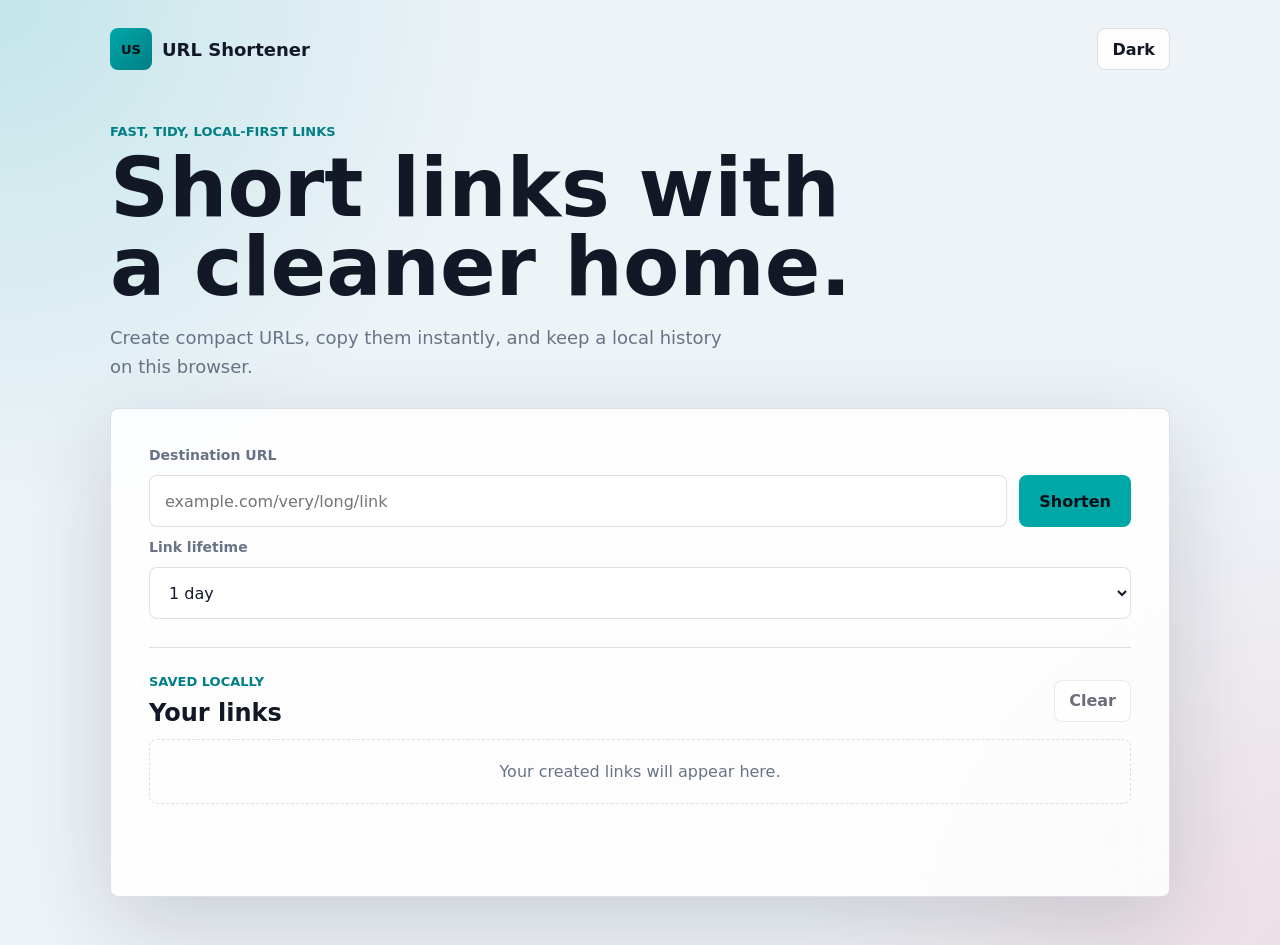
==== frontend/index.html @ 43248bce "Added frontend, modified routes.py" ====
<!DOCTYPE html>
<html lang="en">

<head>
  <meta charset="UTF-8">
  <meta name="viewport" content="width=device-width, initial-scale=1.0">
  <title>URL Shortener</title>
  <link rel="stylesheet" href="styles.css">
</head>

<body>
  <main class="shell">
    <section class="hero">
      <header class="topbar">
        <a class="brand" href="index.html" aria-label="URL Shortener home">
          <span class="brand-mark">US</span>
          <span>URL Shortener</span>
        </a>

        <button class="theme-toggle" id="theme-toggle" type="button" aria-label="Toggle color mode">
          <span id="theme-label">Dark</span>
        </button>
      </header>

      <div class="intro">
        <p class="eyebrow">Fast, tidy, local-first links</p>
        <h1>Short links with a cleaner home.</h1>
        <p class="intro-copy">Create compact URLs, copy them instantly, and keep a local history on this browser.</p>
      </div>
    </section>

    <section class="workspace">
      <form id="shorten-form" class="creator">
        <label for="long-url">Destination URL</label>
        <div class="input-row">
          <input id="long-url" name="url" type="text" inputmode="url" placeholder="example.com/very/long/link" required>
          <button type="submit" id="submit-button">Shorten</button>
        </div>

        <label for="duration">Link lifetime</label>
        <select id="duration" name="duration">
          <option value="3600">1 hour</option>
          <option value="86400" selected>1 day</option>
          <option value="604800">7 days</option>
          <option value="2592000">30 days</option>
          <option value="31536000">1 year</option>
        </select>
      </form>

      <section id="result" class="result" hidden>
        <span>New short link</span>
        <div class="result-row">
          <a id="short-url" href="#" target="_blank" rel="noreferrer"></a>
          <button type="button" id="copy-button">Copy</button>
        </div>
      </section>

      <section class="history">
        <div class="section-head">
          <div>
            <p class="eyebrow">Saved locally</p>
            <h2>Your links</h2>
          </div>
          <button type="button" class="ghost-button" id="clear-history">Clear</button>
        </div>

        <div id="empty-state" class="empty-state">
          Your created links will appear here.
        </div>

        <ul id="link-list" class="link-list" aria-label="Created short links"></ul>
      </section>

      <p id="message" class="message" role="status" aria-live="polite"></p>
    </section>
  </main>

  <script src="script.js"></script>
</body>

</html>
---- frontend/styles.css ----
:root {
  --bg: #eef3f8;
  --panel: rgba(255, 255, 255, 0.84);
  --panel-strong: #ffffff;
  --text: #121826;
  --muted: #687386;
  --line: rgba(104, 115, 134, 0.22);
  --accent: #00a7a7;
  --accent-strong: #007f86;
  --danger: #e14b5a;
  --success: #12866f;
  --shadow: 0 28px 90px rgba(18, 24, 38, 0.16);
}

[data-theme="dark"] {
  --bg: #0e1118;
  --panel: rgba(23, 28, 39, 0.86);
  --panel-strong: #171c27;
  --text: #f4f7fb;
  --muted: #a8b3c4;
  --line: rgba(168, 179, 196, 0.22);
  --accent: #2dd4bf;
  --accent-strong: #5eead4;
  --danger: #fb7185;
  --success: #4ade80;
  --shadow: 0 32px 100px rgba(0, 0, 0, 0.38);
}

* {
  box-sizing: border-box;
}

body {
  margin: 0;
  min-height: 100vh;
  font-family: Inter, ui-sans-serif, system-ui, -apple-system, BlinkMacSystemFont, "Segoe UI", sans-serif;
  color: var(--text);
  background:
    radial-gradient(circle at top left, rgba(0, 167, 167, 0.18), transparent 32rem),
    radial-gradient(circle at bottom right, rgba(225, 75, 90, 0.12), transparent 30rem),
    var(--bg);
}

button,
input,
select {
  font: inherit;
}

button,
a {
  -webkit-tap-highlight-color: transparent;
}

.shell {
  width: min(1060px, calc(100% - 32px));
  min-height: 100vh;
  margin: 0 auto;
  padding: 28px 0 48px;
}

.hero {
  min-height: 280px;
  display: grid;
  align-content: space-between;
}

.topbar,
.section-head,
.brand,
.result-row,
.input-row {
  display: flex;
  align-items: center;
}

.topbar,
.section-head {
  justify-content: space-between;
  gap: 16px;
}

.brand {
  gap: 10px;
  color: var(--text);
  font-size: 18px;
  font-weight: 800;
  text-decoration: none;
}

.brand-mark {
  width: 42px;
  height: 42px;
  display: grid;
  place-items: center;
  border-radius: 8px;
  background: linear-gradient(135deg, var(--accent), var(--accent-strong));
  color: #071016;
  font-size: 13px;
  font-weight: 900;
}

.theme-toggle,
.ghost-button {
  min-height: 42px;
  border: 1px solid var(--line);
  border-radius: 8px;
  background: var(--panel);
  color: var(--text);
  padding: 0 14px;
  cursor: pointer;
}

.intro {
  max-width: 760px;
  padding: 54px 0 26px;
}

.eyebrow {
  margin: 0 0 10px;
  color: var(--accent-strong);
  font-size: 13px;
  font-weight: 900;
  letter-spacing: 0;
  text-transform: uppercase;
}

h1,
h2,
p {
  margin: 0;
}

h1 {
  max-width: 760px;
  font-size: clamp(42px, 7vw, 82px);
  line-height: 0.96;
  letter-spacing: 0;
}

h2 {
  font-size: 24px;
  letter-spacing: 0;
}

.intro-copy {
  max-width: 620px;
  margin-top: 18px;
  color: var(--muted);
  font-size: 18px;
  line-height: 1.6;
}

.workspace,
.not-found-card {
  border: 1px solid var(--line);
  border-radius: 8px;
  background: var(--panel);
  box-shadow: var(--shadow);
  backdrop-filter: blur(22px);
}

.workspace {
  padding: clamp(20px, 4vw, 38px);
}

.creator,
.history {
  display: grid;
  gap: 12px;
}

.creator label {
  color: var(--muted);
  font-size: 14px;
  font-weight: 800;
}

.input-row,
.result-row {
  gap: 12px;
}

.input-row input,
.result-row a {
  flex: 1;
  min-width: 0;
}

input,
select,
.result-row a {
  min-height: 52px;
  width: 100%;
  border: 1px solid var(--line);
  border-radius: 8px;
  background: var(--panel-strong);
  color: var(--text);
  outline: none;
  padding: 0 15px;
}

input:focus,
select:focus {
  border-color: var(--accent);
  box-shadow: 0 0 0 4px rgba(45, 212, 191, 0.18);
}

button,
.home-link {
  min-height: 52px;
  border: 0;
  border-radius: 8px;
  background: var(--accent);
  color: #071016;
  font-weight: 900;
  padding: 0 20px;
  cursor: pointer;
  text-decoration: none;
}

button:hover,
.home-link:hover {
  background: var(--accent-strong);
}

button:disabled {
  cursor: not-allowed;
  opacity: 0.62;
}

.result,
.history {
  margin-top: 28px;
  padding-top: 26px;
  border-top: 1px solid var(--line);
}

.result {
  display: grid;
  gap: 10px;
}

.result[hidden] {
  display: none;
}

.result span {
  color: var(--muted);
  font-size: 14px;
  font-weight: 800;
}

.result-row a {
  display: flex;
  align-items: center;
  color: var(--accent-strong);
  overflow-wrap: anywhere;
  text-decoration: none;
}

.link-list {
  display: grid;
  gap: 10px;
  margin: 0;
  padding: 0;
  list-style: none;
}

.link-card {
  display: grid;
  gap: 10px;
  border: 1px solid var(--line);
  border-radius: 8px;
  background: var(--panel-strong);
  padding: 14px;
}

.link-card a {
  color: var(--accent-strong);
  font-weight: 800;
  overflow-wrap: anywhere;
  text-decoration: none;
}

.link-meta {
  display: flex;
  flex-wrap: wrap;
  gap: 8px 14px;
  color: var(--muted);
  font-size: 13px;
}

.link-actions {
  display: flex;
  flex-wrap: wrap;
  gap: 8px;
}

.small-button {
  min-height: 38px;
  padding: 0 12px;
}

.danger-button {
  background: var(--danger);
  color: #fff;
}

.empty-state {
  border: 1px dashed var(--line);
  border-radius: 8px;
  color: var(--muted);
  padding: 22px;
  text-align: center;
}

.message {
  min-height: 24px;
  margin: 18px 0 0;
  color: var(--muted);
  font-weight: 800;
}

.message.success {
  color: var(--success);
}

.message.error {
  color: var(--danger);
}

.not-found-page {
  width: min(720px, calc(100% - 32px));
  min-height: 100vh;
  margin: 0 auto;
  display: grid;
  place-items: center;
}

.not-found-card {
  width: 100%;
  display: grid;
  gap: 34px;
  padding: clamp(26px, 5vw, 46px);
}

.home-link {
  display: inline-flex;
  align-items: center;
  justify-content: center;
  width: fit-content;
}

@media (max-width: 720px) {

  .topbar,
  .section-head {
    align-items: flex-start;
  }

  .input-row,
  .result-row {
    flex-direction: column;
    align-items: stretch;
  }

  button,
  .home-link {
    width: 100%;
  }
}
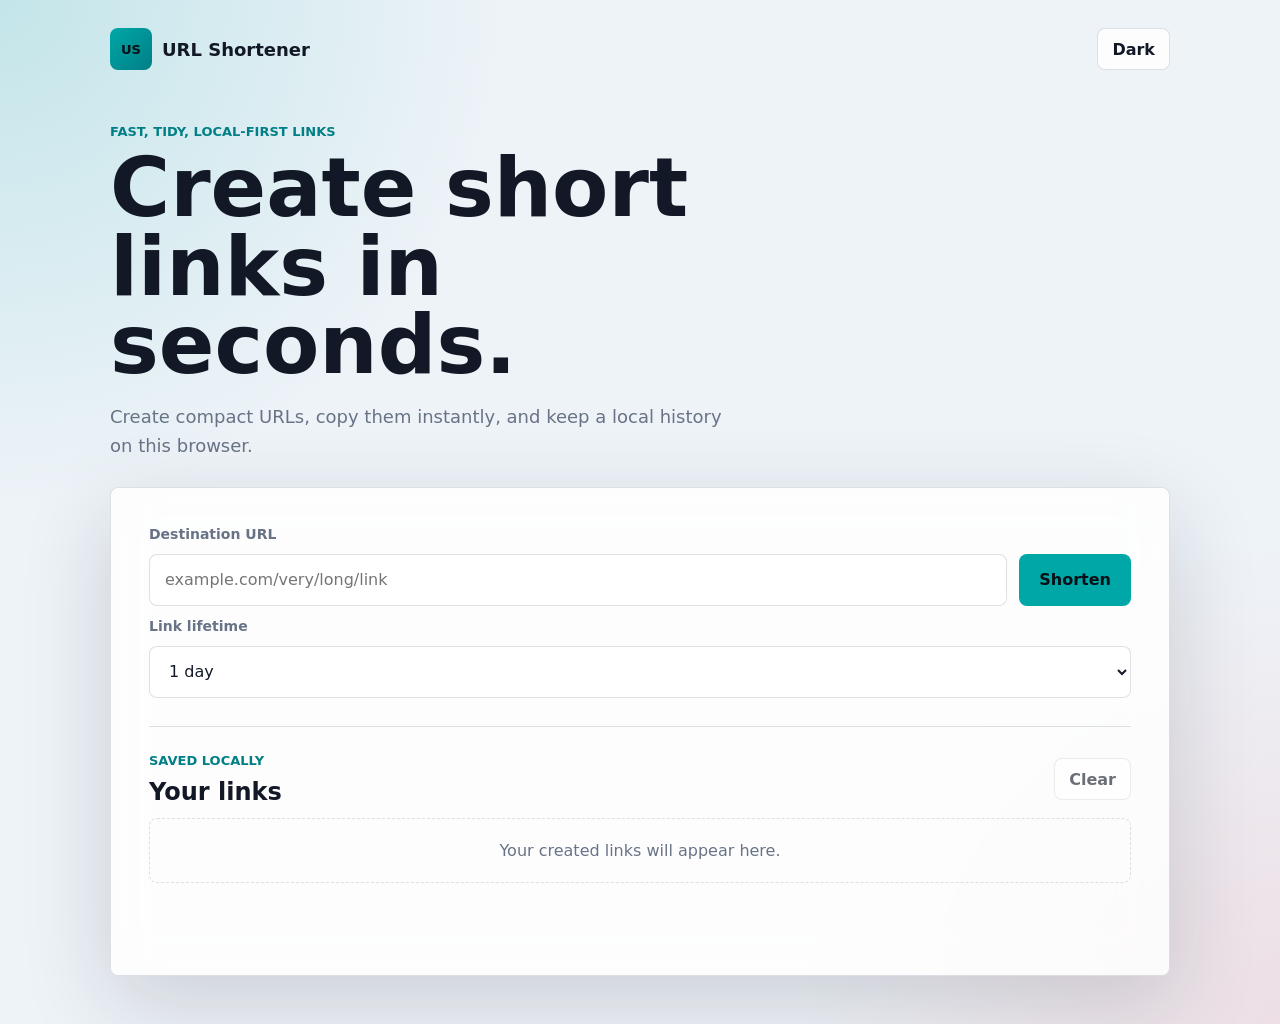
==== commit 9e001bc4: "update readme and hero section text" ====
--- a/frontend/index.html
+++ b/frontend/index.html
@@ -24,7 +24,7 @@
 
       <div class="intro">
         <p class="eyebrow">Fast, tidy, local-first links</p>
-        <h1>Short links with a cleaner home.</h1>
+        <h1>Create short links in seconds.</h1>
         <p class="intro-copy">Create compact URLs, copy them instantly, and keep a local history on this browser.</p>
       </div>
     </section>
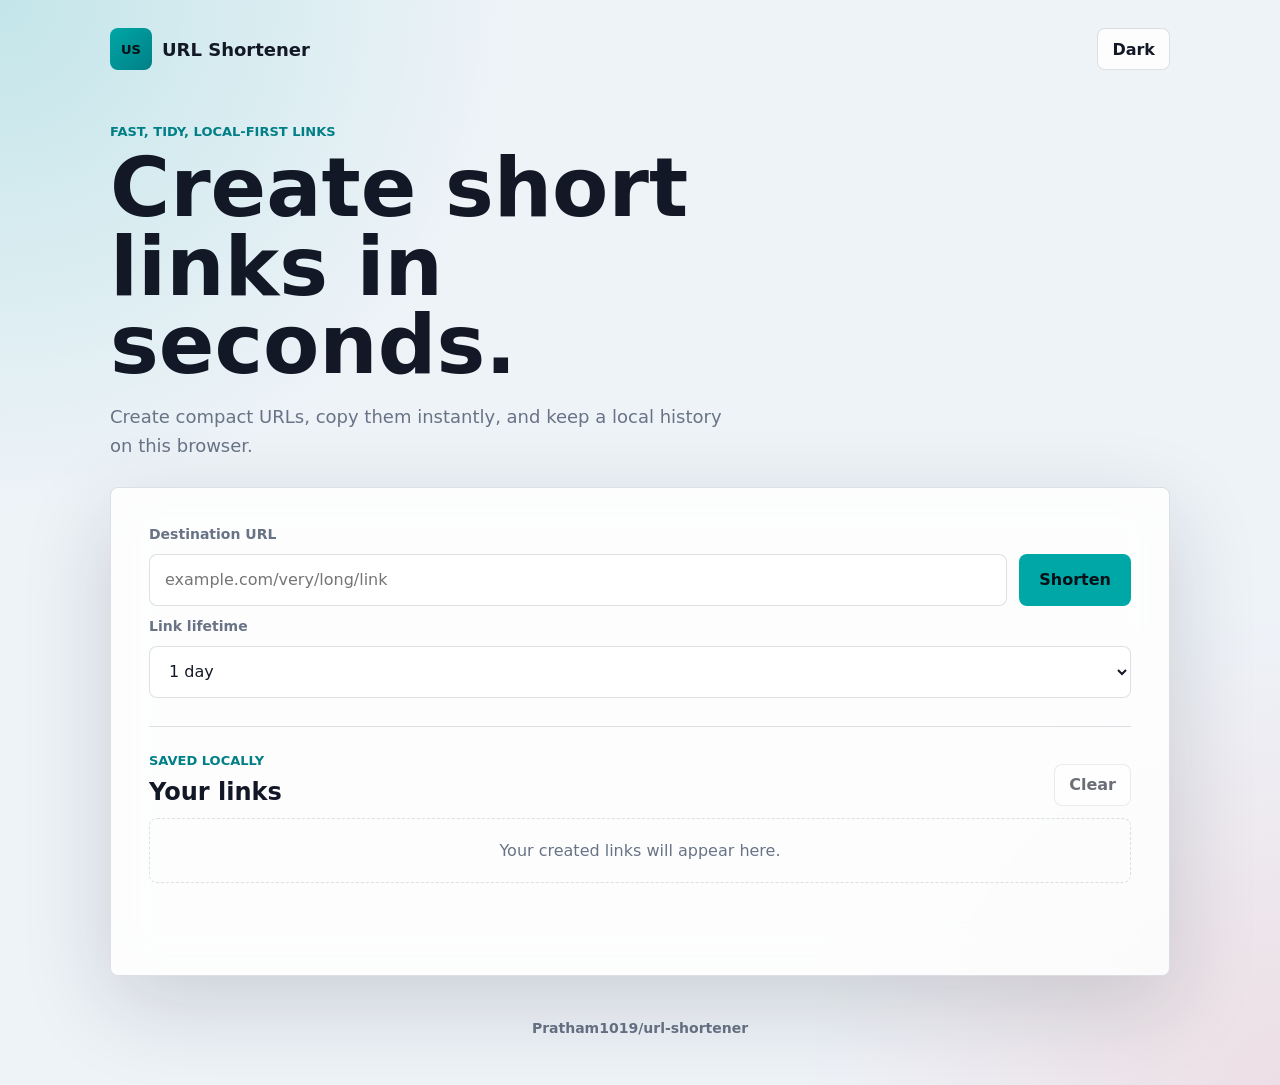
==== commit dfd1f754: "ui bug fixes" ====
--- a/frontend/index.html
+++ b/frontend/index.html
@@ -73,9 +73,15 @@
 
       <p id="message" class="message" role="status" aria-live="polite"></p>
     </section>
+
+    <footer class="footer">
+      <a href="https://github.com/Pratham1019/url-shortener" target="_blank" rel="noreferrer">
+        Pratham1019/url-shortener
+      </a>
+    </footer>
   </main>
 
   <script src="script.js"></script>
 </body>
 
-</html>+</html>
--- a/frontend/styles.css
+++ b/frontend/styles.css
@@ -80,6 +80,14 @@
   gap: 16px;
 }
 
+.section-head {
+  align-items: flex-end;
+}
+
+.section-head > div {
+  min-width: 0;
+}
+
 .brand {
   gap: 10px;
   color: var(--text);
@@ -219,14 +227,46 @@
   text-decoration: none;
 }
 
-button:hover,
-.home-link:hover {
-  background: var(--accent-strong);
-}
-
 button:disabled {
   cursor: not-allowed;
   opacity: 0.62;
+}
+
+@media (hover: hover) and (pointer: fine) {
+  button:hover,
+  .home-link:hover {
+    background: var(--accent-strong);
+  }
+}
+
+[data-input="touch"] button:hover,
+[data-input="touch"] .home-link:hover {
+  background: var(--accent);
+}
+
+[data-input="touch"] .theme-toggle:hover,
+[data-input="touch"] .ghost-button:hover {
+  background: var(--panel);
+}
+
+[data-input="touch"] .danger-button:hover {
+  background: var(--danger);
+}
+
+@media (hover: none) {
+  button:hover,
+  .home-link:hover {
+    background: var(--accent);
+  }
+
+  .theme-toggle:hover,
+  .ghost-button:hover {
+    background: var(--panel);
+  }
+
+  .danger-button:hover {
+    background: var(--danger);
+  }
 }
 
 .result,
@@ -291,6 +331,11 @@
   font-size: 13px;
 }
 
+.link-meta span {
+  min-width: 0;
+  overflow-wrap: anywhere;
+}
+
 .link-actions {
   display: flex;
   flex-wrap: wrap;
@@ -328,6 +373,22 @@
 
 .message.error {
   color: var(--danger);
+}
+
+.footer {
+  padding: 42px 0 0;
+  text-align: center;
+}
+
+.footer a {
+  color: var(--muted);
+  font-size: 14px;
+  font-weight: 800;
+  text-decoration: none;
+}
+
+.footer a:hover {
+  color: var(--accent-strong);
 }
 
 .not-found-page {
@@ -354,9 +415,56 @@
 
 @media (max-width: 720px) {
 
-  .topbar,
+  .shell {
+    width: min(1060px, calc(100% - 20px));
+    padding-top: 18px;
+  }
+
+  .hero {
+    min-height: 240px;
+  }
+
+  .topbar {
+    align-items: center;
+    gap: 10px;
+  }
+
+  .brand {
+    min-width: 0;
+    font-size: 16px;
+  }
+
+  .brand span:last-child {
+    overflow: hidden;
+    text-overflow: ellipsis;
+    white-space: nowrap;
+  }
+
+  .brand-mark {
+    width: 38px;
+    height: 38px;
+    flex: 0 0 auto;
+  }
+
+  .theme-toggle,
+  .ghost-button {
+    width: auto;
+    min-height: 38px;
+    flex: 0 0 auto;
+    padding: 0 12px;
+  }
+
+  .intro {
+    padding: 38px 0 22px;
+  }
+
+  h1 {
+    font-size: clamp(38px, 12vw, 54px);
+  }
+
   .section-head {
-    align-items: flex-start;
+    align-items: center;
+    gap: 12px;
   }
 
   .input-row,
@@ -365,8 +473,18 @@
     align-items: stretch;
   }
 
-  button,
+  .input-row button,
+  .result-row button,
   .home-link {
     width: 100%;
   }
-}+
+  .link-actions {
+    display: grid;
+    grid-template-columns: 1fr 1fr;
+  }
+
+  .link-actions button {
+    width: 100%;
+  }
+}
